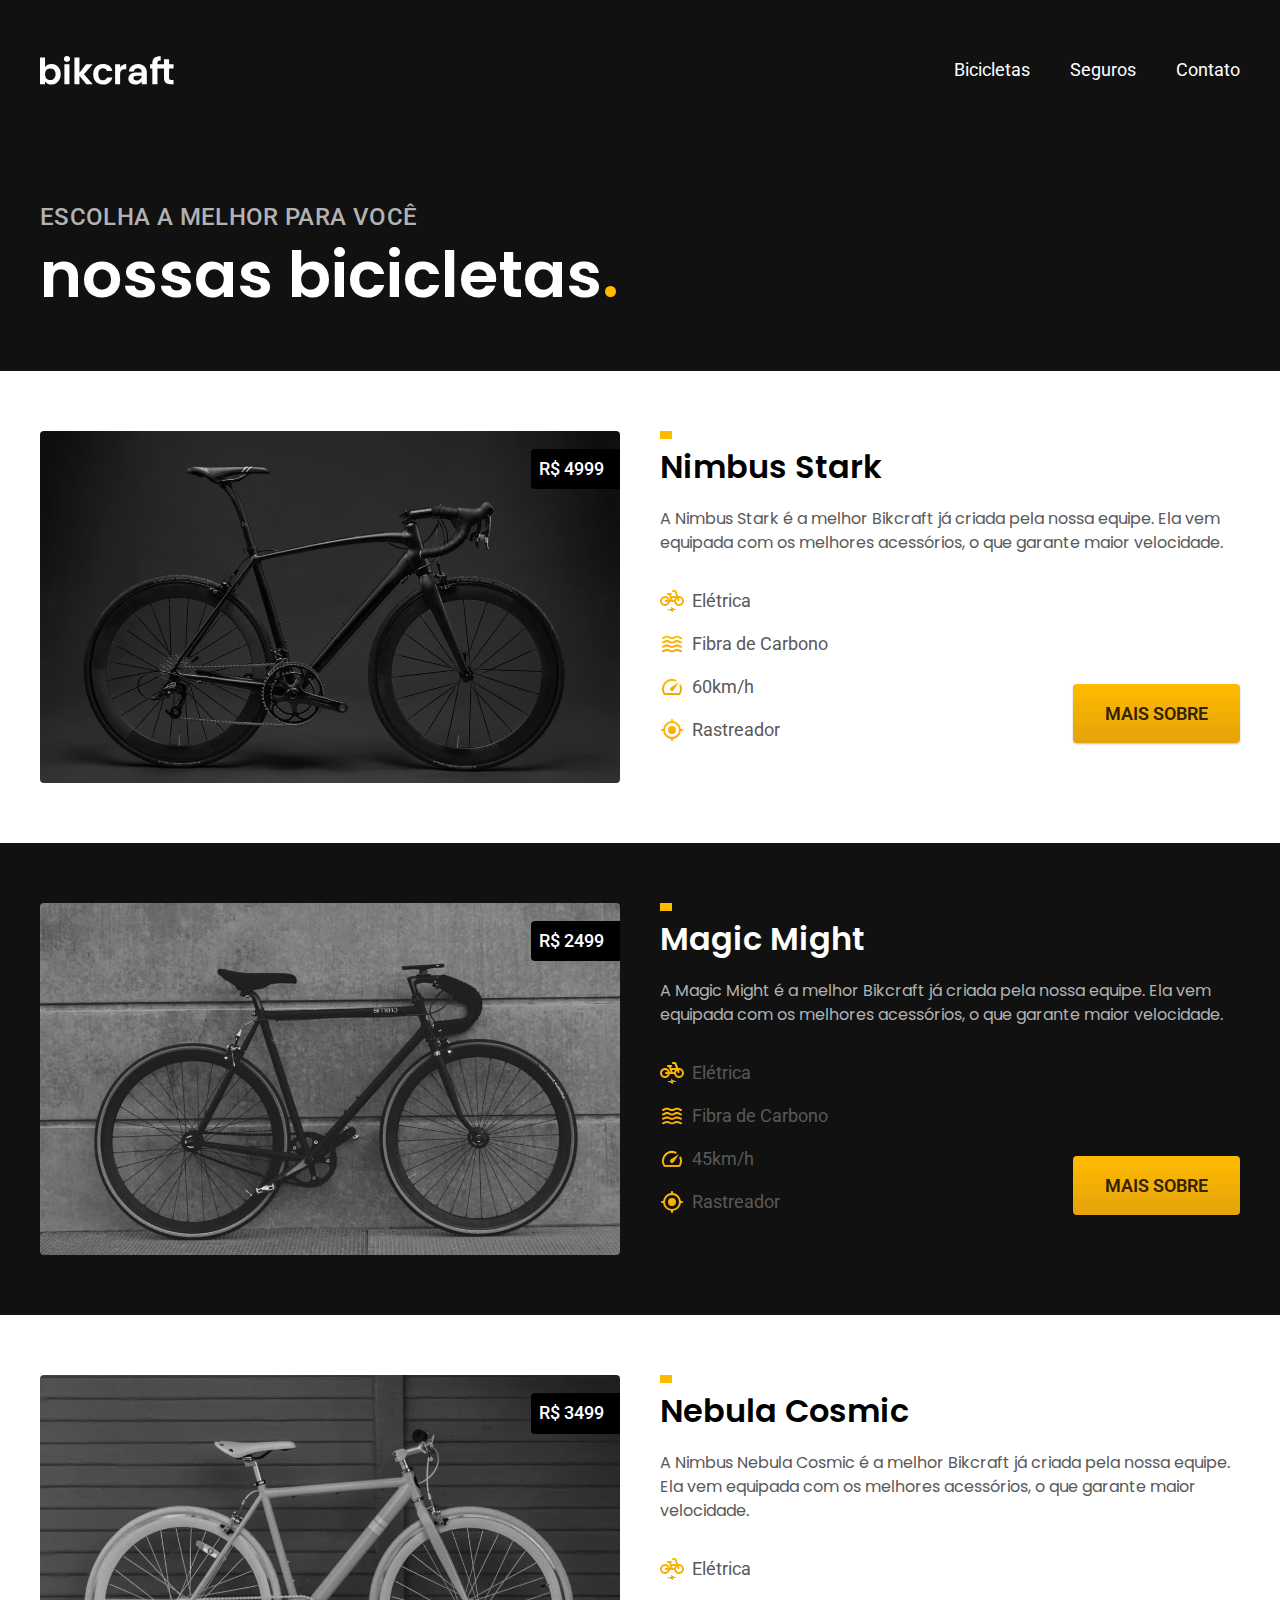
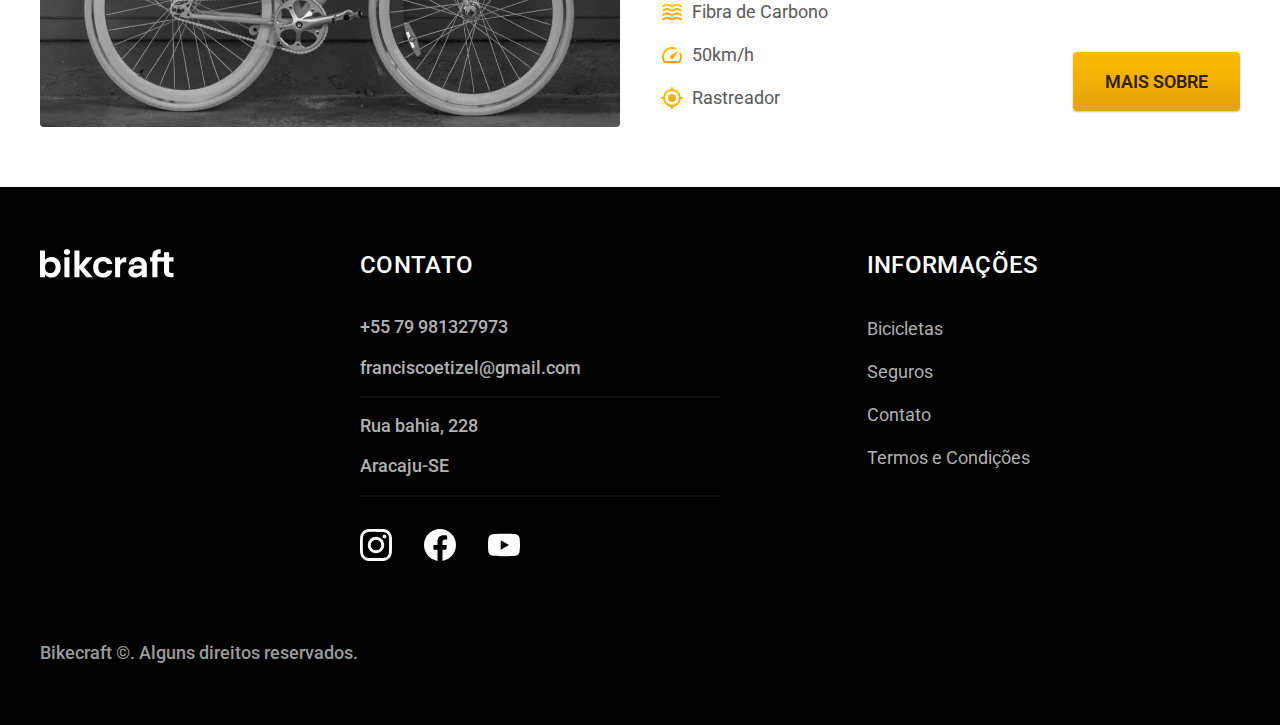
==== bicicletas.html @ a9f269d3 "bicicletas" ====
<DOCTYPE html>
  <html lang="pt-br">

  <head>
    <meta name="viewport" content="width=device-width, initial-scale 1.0">
    <meta http-equiv="Content-Type" content="text/html;charset=UTF-8">
    <title>Bicicletas / Bickcraft</title>
    <meta name="description" content="Apresentação técnica e visual das bicicletas Bickcraft">
    <link rel="preconnect" href="https://fonts.googleapis.com">
    <link rel="preconnect" href="https://fonts.gstatic.com" crossorigin>
    <link href="https://fonts.googleapis.com/css2?family=Fira+Sans&family=Merriweather:ital,wght@1,900&family=Poppins:wght@400;500;600&family=Roboto+Serif:ital,opsz@1,8..144&family=Roboto:wght@400;500&display=swap" rel="stylesheet">
    <link rel="stylesheet" href="./css/style.css">
  </head>

  <body id="bicicleta">
    <header class="header-bg">
      <div class="container header">
        <a href="./" class="logo"> <img src="./img/bikcraft.svg" alt="Bickcraft Logo"> </a>
        <nav aria-label="primaria">
          <ul class="header-menu font-1-m cor-0">
            <li><a href="./bicicletas.html">Bicicletas</a></li>
            <li><a href="./seguros. html">Seguros</a></li>
            <li><a href="./contato.html">Contato</a></li>
          </ul>
      </div>
      </nav>
    </header>

    <main>

      <div class="titulo-bg">
        <div class="titulo container">
          <p class="font-2-l-b color-5">Escolha a melhor para você</p>
          <h1 class="font-1-xxl color-0">nossas bicicletas<span class="color-a1">.</span></h1>
        </div>
      </div>


      <div class="bicicletas container">
        <div class="bicicletas-imagem">
          <img src="./img/bicicletas/nimbus.jpg" alt="Nimbus Stark">
          <span class="font-2-m color-0">R$ 4999</span>
        </div>
        <div class="bicicletas-conteudo">
          <h2 class="font-1-xl">Nimbus Stark</h2>
          <p class="font-2-s color-8">A Nimbus Stark é a melhor Bikcraft já criada pela nossa equipe. Ela vem equipada com os melhores acessórios, o que garante maior velocidade.</p>
          <ul class="font-1-m color-8">
            <li><img src="./img/icones/eletrica.svg" alt="">Elétrica</li>
            <li><img src="./img/icones/carbono.svg" alt="">Fibra de Carbono</li>
            <li><img src="./img/icones/velocidade.svg" alt="">60km/h</li>
            <li><img src="./img/icones/rastreador.svg" alt="">Rastreador</li>
          </ul>
          <a href="./bicicletas/nimbus.html" class="botao seta">Mais Sobre</a>
        </div>
      </div>


      <div class="bicicletas-bg">
        <div class="bicicletas container">
          <div class="bicicletas-imagem">
            <img src="./img/bicicletas/magic.jpg" alt="Magic Might">
            <span class="font-2-m color-0">R$ 2499</span>
          </div>
          <div class="bicicletas-conteudo">
            <h2 class="font-1-xl color-0">Magic Might</h2>
            <p class="font-2-s color-5">A Magic Might é a melhor Bikcraft já criada pela nossa equipe. Ela vem equipada com os melhores acessórios, o que garante maior velocidade.</p>
            <ul class="font-1-m color-8">
              <li><img src="./img/icones/eletrica.svg" alt="">Elétrica</li>
              <li><img src="./img/icones/carbono.svg" alt="">Fibra de Carbono</li>
              <li><img src="./img/icones/velocidade.svg" alt="">45km/h</li>
              <li><img src="./img/icones/rastreador.svg" alt="">Rastreador</li>
            </ul>
            <a href="./bicicletas/magic.html" class="botao seta">Mais Sobre</a>
          </div>
        </div>
      </div>


      <div class="bicicletas container">
        <div class="bicicletas-imagem">
          <img src="./img/bicicletas/nebula.jpg" alt="Nebula Cosmic">
          <span class="font-2-m color-0">R$ 3499</span>
        </div>
        <div class="bicicletas-conteudo">
          <h2 class="font-1-xl">Nebula Cosmic</h2>
          <p class="font-2-s color-8">A Nimbus Nebula Cosmic é a melhor Bikcraft já criada pela nossa equipe. Ela vem equipada com os melhores acessórios, o que garante maior velocidade.</p>
          <ul class="font-1-m color-8">
            <li><img src="./img/icones/eletrica.svg" alt="">Elétrica</li>
            <li><img src="./img/icones/carbono.svg" alt="">Fibra de Carbono</li>
            <li><img src="./img/icones/velocidade.svg" alt="">50km/h</li>
            <li><img src="./img/icones/rastreador.svg" alt="">Rastreador</li>
          </ul>
          <a href="./bicicletas/nebula.html" class="botao seta">Mais Sobre</a>
        </div>
      </div>



    </main>
    <footer class="footer-bg">
      <div class="footer container">
        <img src="./img/bikcraft.svg" alt="Bikecraft">

        <div class="footer-contato">
          <h3 class="font-2-l-b color-0">Contato</h3>
          <ul class="font-2-m color-5">
            <li><a href="tel:+5579981327973">+55 79 981327973</a></li>
            <li><a href="mailto:franciscoetizel@gmail.com">franciscoetizel@gmail.com</a></li>
            <li>Rua bahia, 228</li>
            <li>Aracaju-SE</li>
          </ul>
          <div class="footer-redes">
            <a href="./">
              <img src="./img/redes/instagram.svg" alt="instagram">
            </a>
            <a href="./">
              <img src="./img/redes/facebook.svg" alt="facebook">
            </a>
            <a href="./">
              <img src="./img/redes/youtube.svg" alt="youtube">
            </a>
          </div>
        </div>

        <div class="footer-informacoes">
          <h3 class="font-2-l-b  color-0">Informações</h3>
          <nav>
            <ul class="font-1-m color-5">
              <li><a href="./bicicletas.html">Bicicletas</a></li>
              <li><a href="./seguros. html">Seguros</a></li>
              <li><a href="./contato.html">Contato</a></li>
              <li><a href="./termos.html">Termos e Condições</a></li>
            </ul>
          </nav>
        </div>
        <p class="footer-copy font-2-m color-6">Bikecraft ©. Alguns direitos reservados.</p>

      </div>
    </footer>
  </body>


  </html>
---- css/style.css ----
/* Bicicletas */
@import "./biciletas/bicicletas-lista.css";
@import "./biciletas/bicicletas.css";

/* Global */
@import "./global/global.css";
@import "./global/header.css";
@import "./global/footer.css";

/* Home */
@import "./home/introducao.css";
@import "./home/tecnologia.css";
@import "./home/parceiros.css";
@import "./home/depoimento.css";

/* Utilidades */
@import "./utilidades/componentes.css";
@import "./utilidades/cores.css";
@import "./utilidades/tipografia.css";

/* Seguros */

@import "./seguros/seguros.css";

/* TERMOS E CONDIÇÕES */

@import "./termos/termos.css";
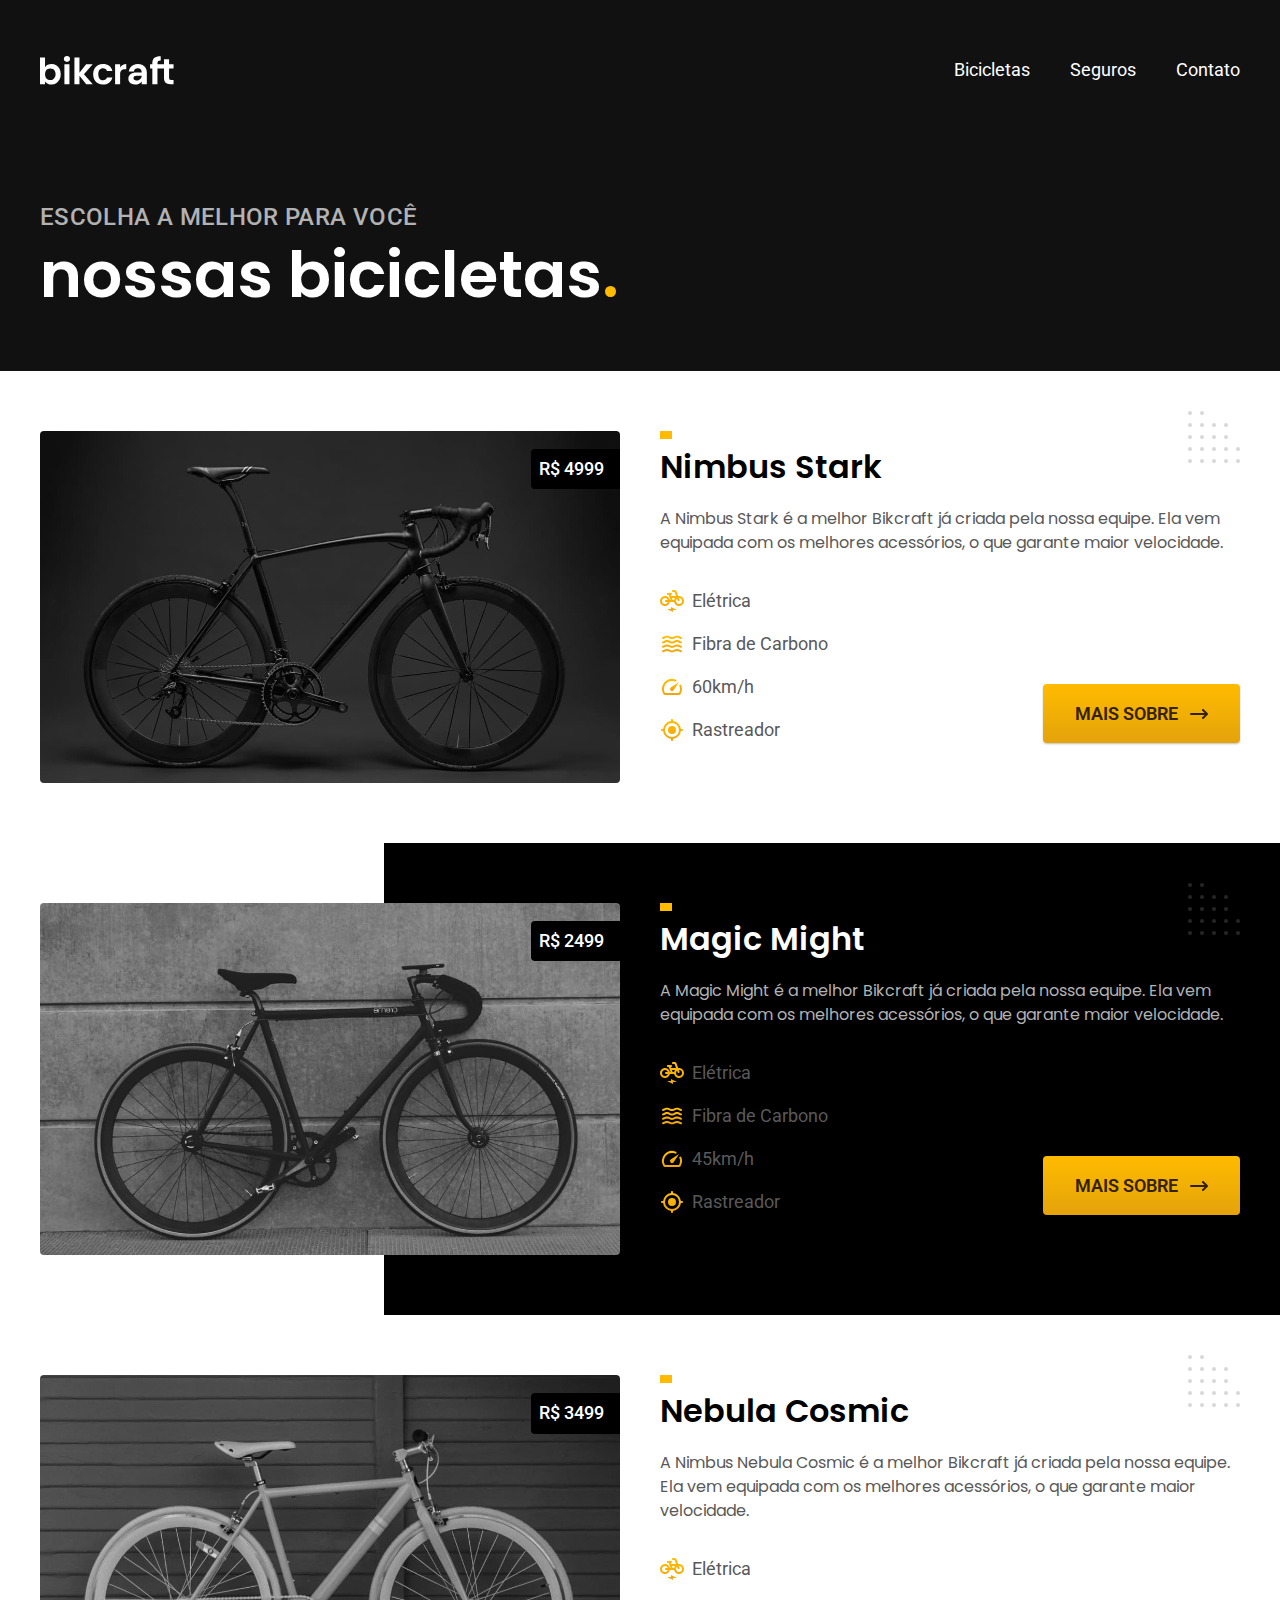
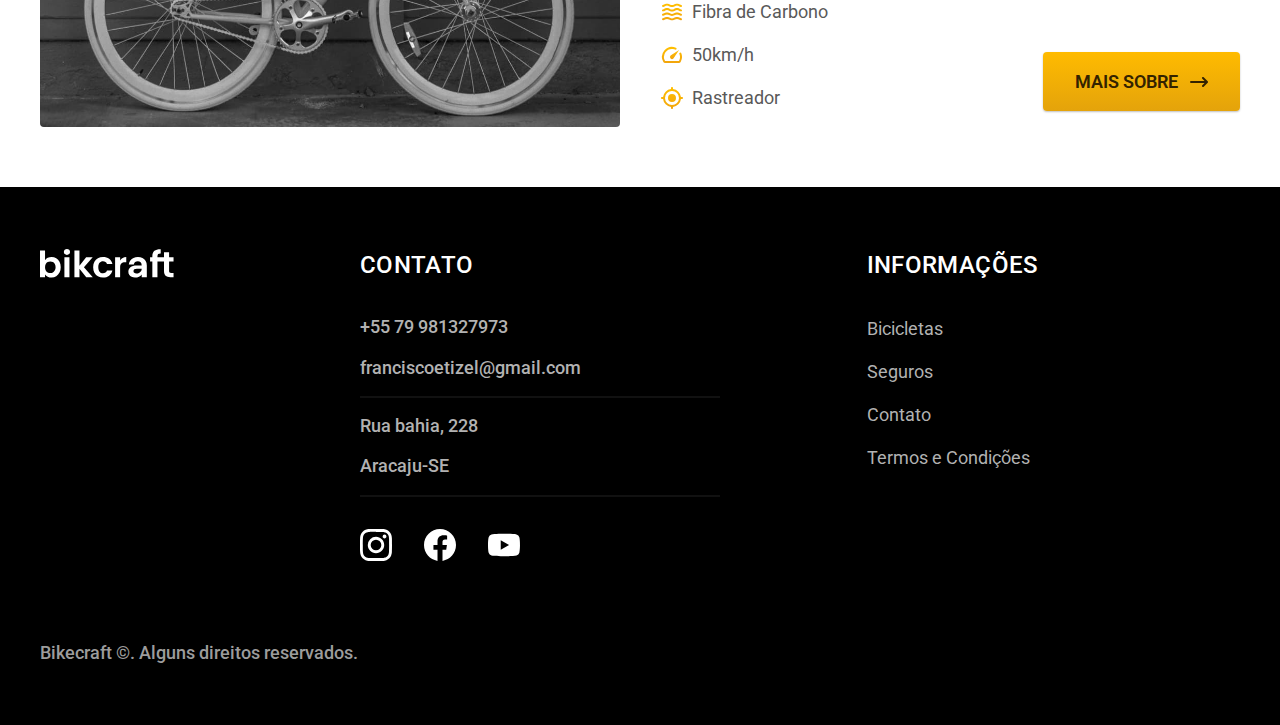
==== commit eeaa0a97: "detalhes_2" ====
--- a/bicicletas.html
+++ b/bicicletas.html
@@ -9,6 +9,7 @@
     <link rel="preconnect" href="https://fonts.googleapis.com">
     <link rel="preconnect" href="https://fonts.gstatic.com" crossorigin>
     <link href="https://fonts.googleapis.com/css2?family=Fira+Sans&family=Merriweather:ital,wght@1,900&family=Poppins:wght@400;500;600&family=Roboto+Serif:ital,opsz@1,8..144&family=Roboto:wght@400;500&display=swap" rel="stylesheet">
+    <link rel="preload" href="./css/style.css" as="style">
     <link rel="stylesheet" href="./css/style.css">
   </head>
 
--- a/css/style.css
+++ b/css/style.css
@@ -1,6 +1,10 @@
 /* Bicicletas */
 @import "./biciletas/bicicletas-lista.css";
 @import "./biciletas/bicicletas.css";
+
+/* Bicicleta */
+@import "./bicicleta/bicicleta.css";
+@import "./bicicleta/seguro.css";
 
 /* Global */
 @import "./global/global.css";
@@ -13,14 +17,24 @@
 @import "./home/parceiros.css";
 @import "./home/depoimento.css";
 
+/* Orçamento */
+@import "./orcamento/orcamento.css";
+
 /* Utilidades */
 @import "./utilidades/componentes.css";
+@import "./utilidades/formulario.css";
 @import "./utilidades/cores.css";
 @import "./utilidades/tipografia.css";
 
 /* Seguros */
 
 @import "./seguros/seguros.css";
+@import "./seguros/vantagens.css";
+@import "./seguros/perguntas.css";
+
+/* Contato */
+@import "./contato/contato.css";
+@import "./contato/lojas.css";
 
 /* TERMOS E CONDIÇÕES */
 
--- a/css/style.css
+++ b/css/style.css
@@ -1,6 +1,10 @@
 /* Bicicletas */
 @import "./biciletas/bicicletas-lista.css";
 @import "./biciletas/bicicletas.css";
+
+/* Bicicleta */
+@import "./bicicleta/bicicleta.css";
+@import "./bicicleta/seguro.css";
 
 /* Global */
 @import "./global/global.css";
@@ -13,14 +17,24 @@
 @import "./home/parceiros.css";
 @import "./home/depoimento.css";
 
+/* Orçamento */
+@import "./orcamento/orcamento.css";
+
 /* Utilidades */
 @import "./utilidades/componentes.css";
+@import "./utilidades/formulario.css";
 @import "./utilidades/cores.css";
 @import "./utilidades/tipografia.css";
 
 /* Seguros */
 
 @import "./seguros/seguros.css";
+@import "./seguros/vantagens.css";
+@import "./seguros/perguntas.css";
+
+/* Contato */
+@import "./contato/contato.css";
+@import "./contato/lojas.css";
 
 /* TERMOS E CONDIÇÕES */
 
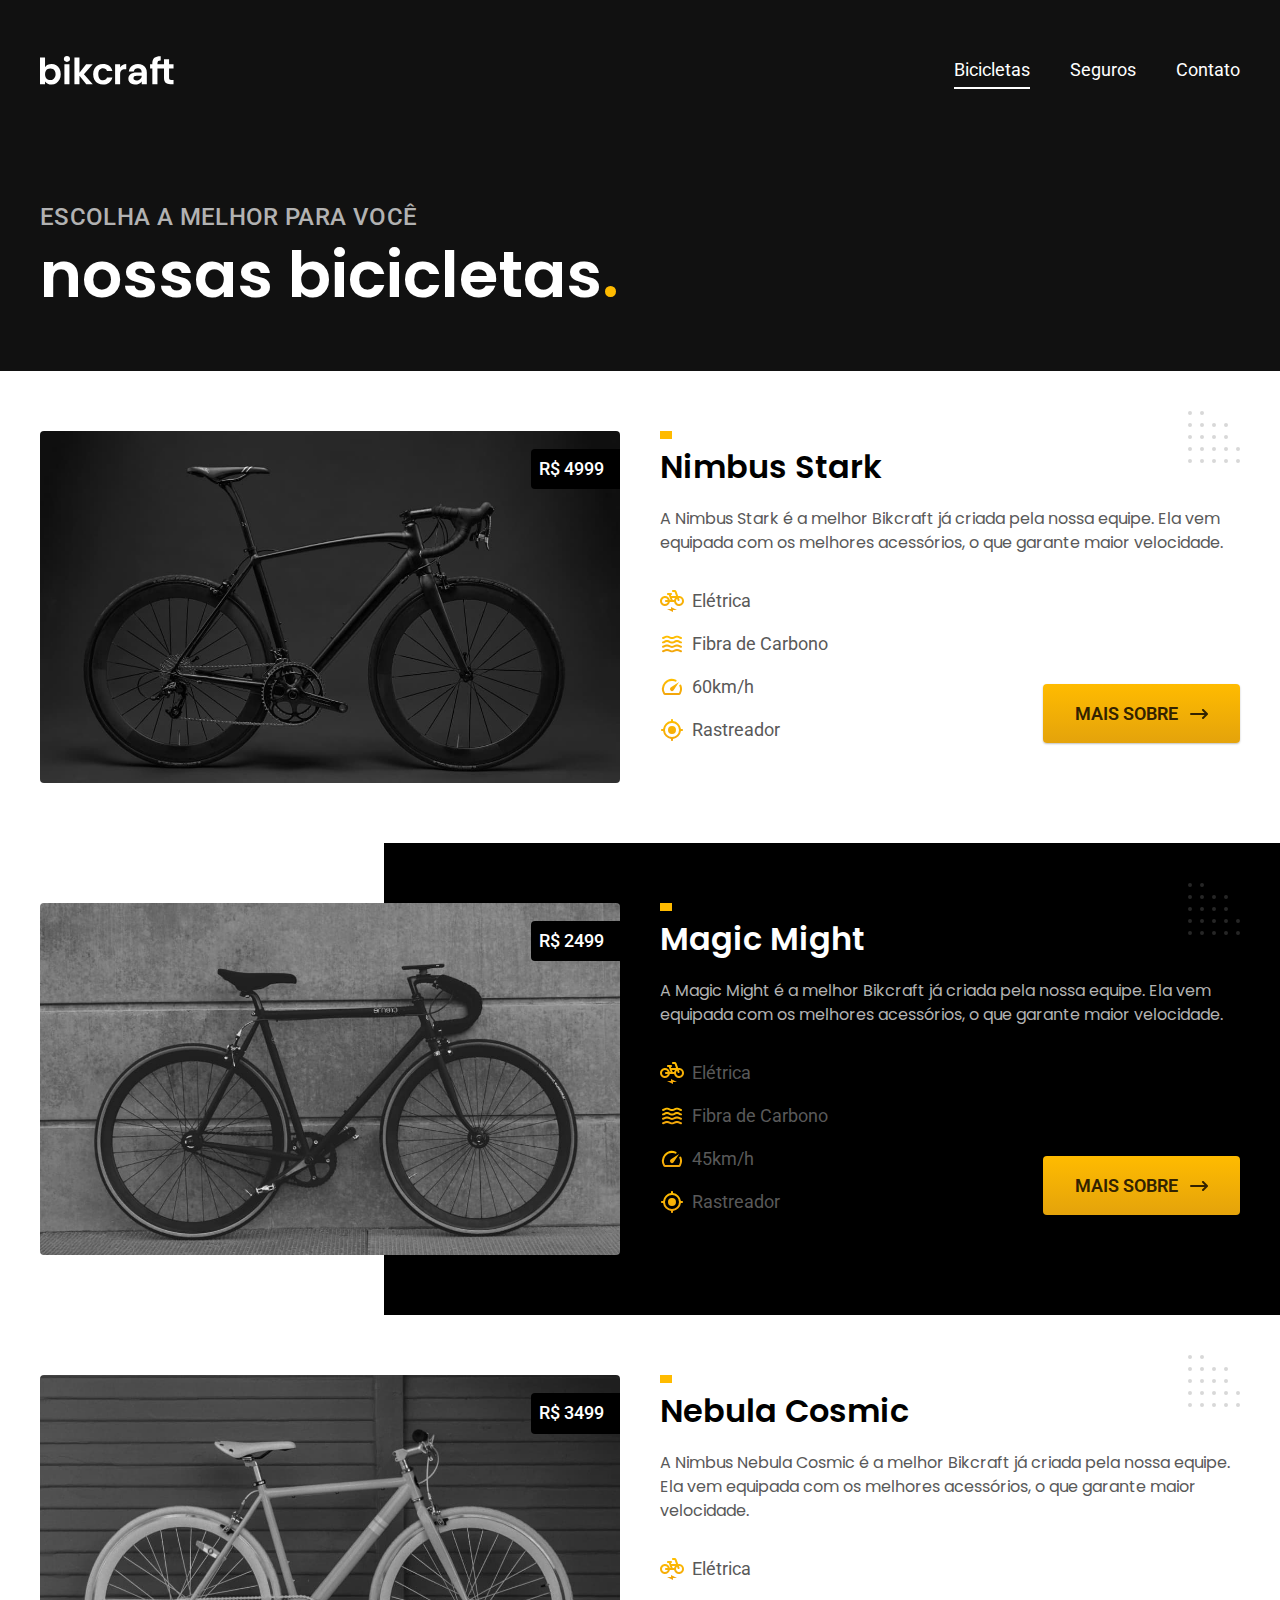
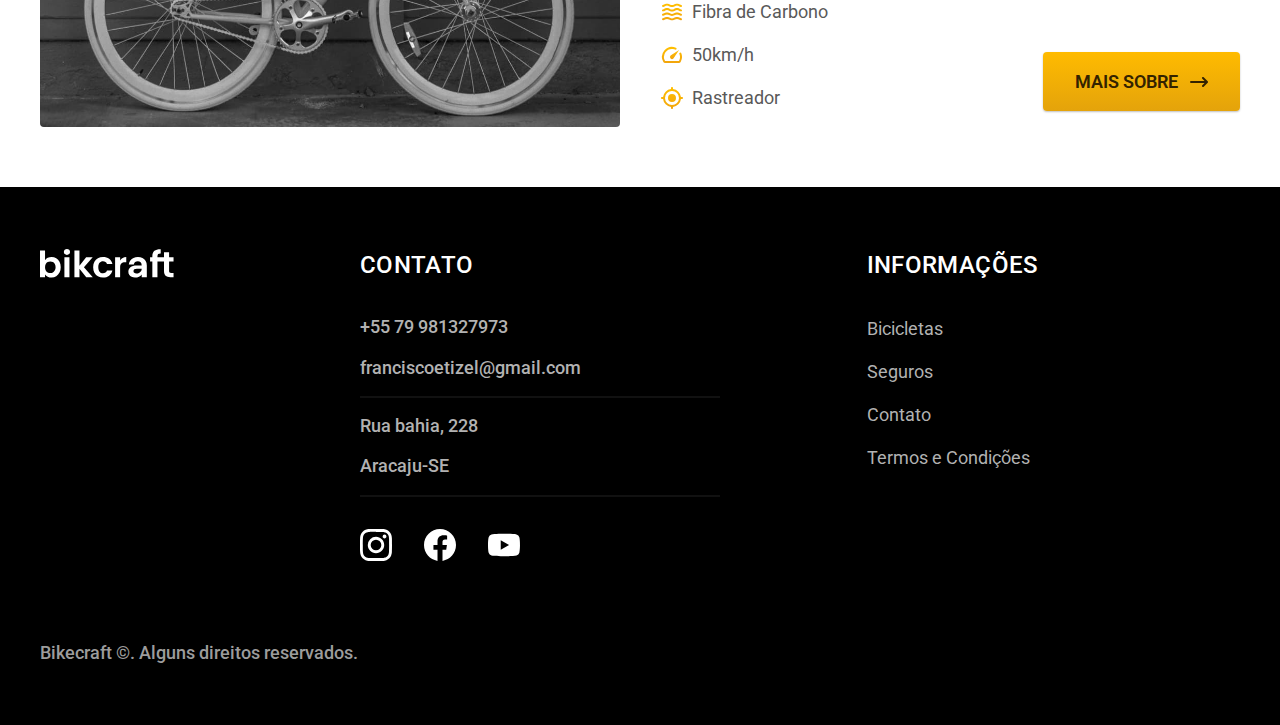
==== commit 5fba5afe: "links correção" ====
--- a/bicicletas.html
+++ b/bicicletas.html
@@ -20,7 +20,7 @@
         <nav aria-label="primaria">
           <ul class="header-menu font-1-m cor-0">
             <li><a href="./bicicletas.html">Bicicletas</a></li>
-            <li><a href="./seguros. html">Seguros</a></li>
+            <li><a href="./seguros.html">Seguros</a></li>
             <li><a href="./contato.html">Contato</a></li>
           </ul>
       </div>
@@ -128,7 +128,7 @@
           <nav>
             <ul class="font-1-m color-5">
               <li><a href="./bicicletas.html">Bicicletas</a></li>
-              <li><a href="./seguros. html">Seguros</a></li>
+              <li><a href="./seguros.html">Seguros</a></li>
               <li><a href="./contato.html">Contato</a></li>
               <li><a href="./termos.html">Termos e Condições</a></li>
             </ul>
@@ -138,6 +138,7 @@
 
       </div>
     </footer>
+    <script src="./js/script.js"></script>
   </body>
 
 
--- a/css/style.css
+++ b/css/style.css
@@ -1,6 +1,6 @@
 /* Bicicletas */
-@import "./biciletas/bicicletas-lista.css";
-@import "./biciletas/bicicletas.css";
+@import "./bicicletas/bicicletas-lista.css";
+@import "./bicicletas/bicicletas.css";
 
 /* Bicicleta */
 @import "./bicicleta/bicicleta.css";
--- a/css/style.css
+++ b/css/style.css
@@ -1,6 +1,6 @@
 /* Bicicletas */
-@import "./biciletas/bicicletas-lista.css";
-@import "./biciletas/bicicletas.css";
+@import "./bicicletas/bicicletas-lista.css";
+@import "./bicicletas/bicicletas.css";
 
 /* Bicicleta */
 @import "./bicicleta/bicicleta.css";
